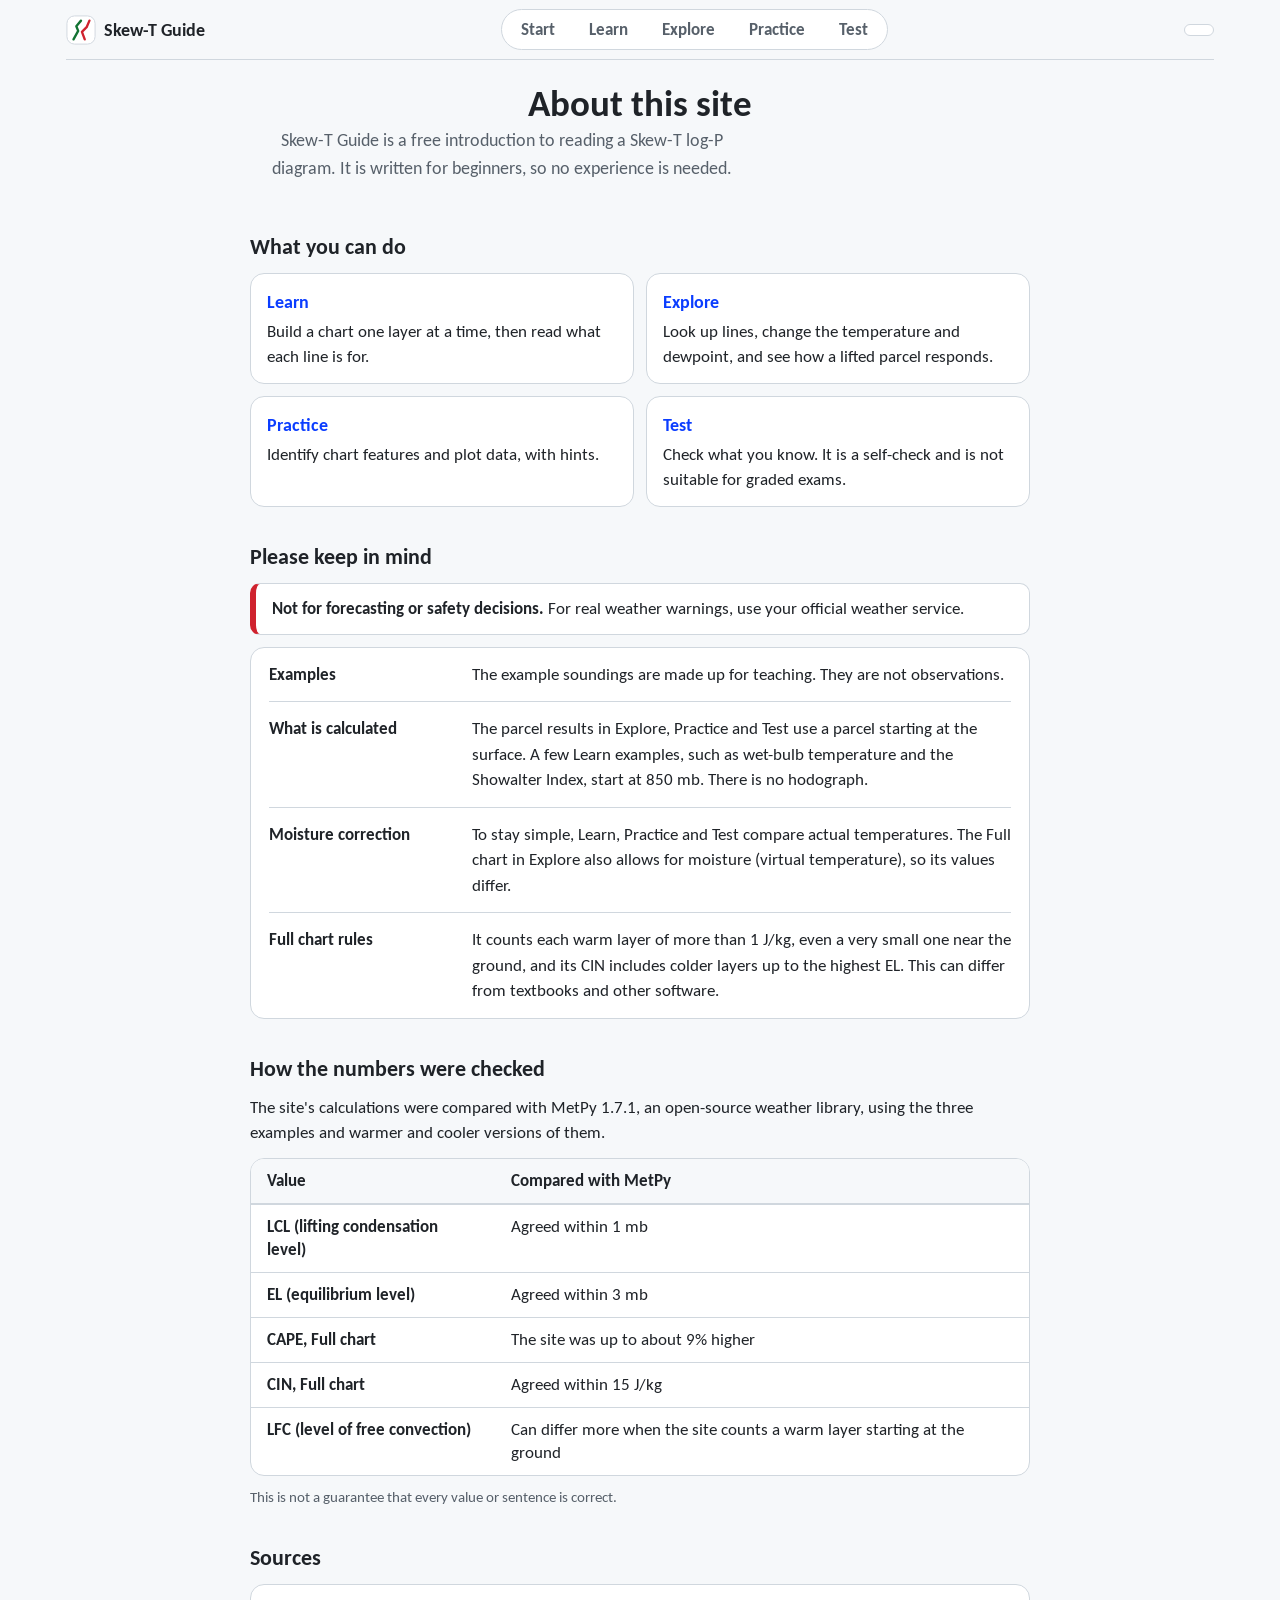
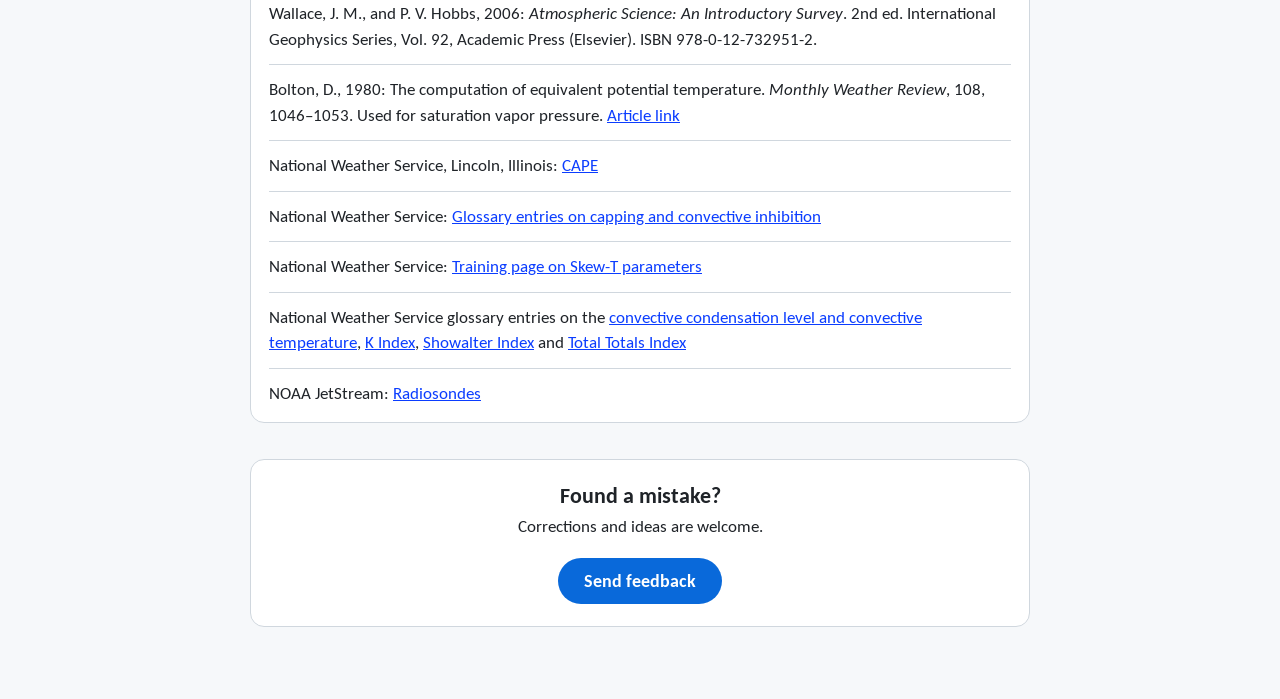
==== about.html @ 30813abc "Rename to Skew-T Guide and add parameter lessons Learn now shows how to find parameters on a Skew-T," ====
<!doctype html>
<html lang="en" data-theme="light">
<head>
  <meta charset="utf-8">
  <meta name="viewport" content="width=device-width, initial-scale=1">
  <title>About · Skew-T Guide</title>
  <link rel="preconnect" href="https://fonts.googleapis.com">
  <link rel="preconnect" href="https://fonts.gstatic.com" crossorigin>
  <link rel="stylesheet" href="https://fonts.googleapis.com/css2?family=Carlito:wght@400;700&display=swap">
  <link rel="stylesheet" href="style.css">
  <script src="js/theme.js"></script>
</head>
<body class="about-page">
  <header class="topbar">
    <a class="brand" href="index.html" aria-label="Skew-T Guide home">
      <svg viewBox="0 0 32 32" aria-hidden="true"><rect x="1" y="1" width="30" height="30" rx="8"/><path class="g" d="M8 26 13 17 11 12 16 6"/><path class="r" d="M20 26 17 18 22 13 25 6"/></svg>
      <span>Skew-T Guide</span>
    </a>
    <nav class="tabs" aria-label="Pages">
      <a href="index.html">Start</a>
      <a href="build.html">Learn</a>
      <a href="explore.html">Explore</a>
      <a href="practice.html">Practice</a>
      <a href="test.html">Test</a>
    </nav>
    <button id="theme" type="button"></button>
  </header>
  <main class="about">
    <header class="about-head">
      <h1>About this site</h1>
      <p>Skew-T Guide is a free introduction to reading a Skew-T log-P diagram. It is written for beginners, so no experience is needed.</p>
    </header>

    <section>
      <h2>What you can do</h2>
      <ul class="about-cards">
        <li><a href="build.html"><strong>Learn</strong><span>Build a chart one layer at a time, then read what each line is for.</span></a></li>
        <li><a href="explore.html"><strong>Explore</strong><span>Look up lines, change the temperature and dewpoint, and see how a lifted parcel responds.</span></a></li>
        <li><a href="practice.html"><strong>Practice</strong><span>Identify chart features and plot data, with hints.</span></a></li>
        <li><a href="test.html"><strong>Test</strong><span>Check what you know. It is a self-check and is not suitable for graded exams.</span></a></li>
      </ul>
    </section>

    <section>
      <h2>Please keep in mind</h2>
      <p class="about-warning"><strong>Not for forecasting or safety decisions.</strong> For real weather warnings, use your official weather service.</p>
      <dl class="about-rows about-box">
        <div><dt>Examples</dt><dd>The example soundings are made up for teaching. They are not observations.</dd></div>
        <div><dt>What is calculated</dt><dd>The parcel results in Explore, Practice and Test use a parcel starting at the surface. A few Learn examples, such as wet-bulb temperature and the Showalter Index, start at 850 mb. There is no hodograph.</dd></div>
        <div><dt>Moisture correction</dt><dd>To stay simple, Learn, Practice and Test compare actual temperatures. The Full chart in Explore also allows for moisture (virtual temperature), so its values differ.</dd></div>
        <div><dt>Full chart rules</dt><dd>It counts each warm layer of more than 1 J/kg, even a very small one near the ground, and its CIN includes colder layers up to the highest EL. This can differ from textbooks and other software.</dd></div>
      </dl>
    </section>

    <section>
      <h2>How the numbers were checked</h2>
      <p>The site's calculations were compared with MetPy 1.7.1, an open-source weather library, using the three examples and warmer and cooler versions of them.</p>
      <table class="about-table">
        <thead><tr><th scope="col">Value</th><th scope="col">Compared with MetPy</th></tr></thead>
        <tbody>
          <tr><th scope="row">LCL (lifting condensation level)</th><td>Agreed within 1 mb</td></tr>
          <tr><th scope="row">EL (equilibrium level)</th><td>Agreed within 3 mb</td></tr>
          <tr><th scope="row">CAPE, Full chart</th><td>The site was up to about 9% higher</td></tr>
          <tr><th scope="row">CIN, Full chart</th><td>Agreed within 15 J/kg</td></tr>
          <tr><th scope="row">LFC (level of free convection)</th><td>Can differ more when the site counts a warm layer starting at the ground</td></tr>
        </tbody>
      </table>
      <p class="about-small">This is not a guarantee that every value or sentence is correct.</p>
    </section>

    <section>
      <h2>Sources</h2>
  <ul class="sources about-box">
        <li>Wallace, J. M., and P. V. Hobbs, 2006: <cite>Atmospheric Science: An Introductory Survey</cite>. 2nd ed. International Geophysics Series, Vol. 92, Academic Press (Elsevier). ISBN 978-0-12-732951-2.</li>
        <li>Bolton, D., 1980: The computation of equivalent potential temperature. <cite>Monthly Weather Review</cite>, 108, 1046–1053. Used for saturation vapor pressure. <a href="https://doi.org/10.1175/1520-0493(1980)108%3C1046:TCOEPT%3E2.0.CO;2" target="_blank" rel="noopener">Article link</a></li>
        <li>National Weather Service, Lincoln, Illinois: <a href="https://www.weather.gov/ilx/swop-severetopics-CAPE" target="_blank" rel="noopener">CAPE</a></li>
        <li>National Weather Service: <a href="https://forecast.weather.gov/glossary.php?letter=c" target="_blank" rel="noopener">Glossary entries on capping and convective inhibition</a></li>
        <li>National Weather Service: <a href="https://www.weather.gov/source/zhu/ZHU_Training_Page/convective_parameters/skewt/skewtinfo.html" target="_blank" rel="noopener">Training page on Skew-T parameters</a></li>
        <li>National Weather Service glossary entries on the <a href="https://forecast.weather.gov/glossary.php?letter=c" target="_blank" rel="noopener">convective condensation level and convective temperature</a>, <a href="https://forecast.weather.gov/glossary.php?letter=k" target="_blank" rel="noopener">K Index</a>, <a href="https://forecast.weather.gov/glossary.php?letter=s" target="_blank" rel="noopener">Showalter Index</a> and <a href="https://forecast.weather.gov/glossary.php?letter=t" target="_blank" rel="noopener">Total Totals Index</a></li>
        <li>NOAA JetStream: <a href="https://www.noaa.gov/jetstream/upperair/radiosondes" target="_blank" rel="noopener">Radiosondes</a></li>
      </ul>
    </section>

    <section class="about-cta about-box">
      <h2>Found a mistake?</h2>
      <p>Corrections and ideas are welcome.</p>
      <a class="cta" href="feedback.html">Send feedback</a>
    </section>
  </main>
</body>
</html>
---- style.css ----
:root { color-scheme: dark; --bg: #0d1117; --panel: #161b22; --line: #30363d; --text: #e6edf3; --muted: #9da7b3;
        --temp: #ff6b5e; --dew: #4fd17a; --parcel: #3b9dff; --accent: #ffd866; --tip: #1f2630;
        --isobar: #5e6a7c; --isotherm: #5f6b7c; --dry: #b98a4a; --moist: #4a86b9; --mix: #7f9f5f; }
:root[data-theme="light"] { color-scheme: light; --bg: #f6f8fa; --panel: #fff; --line: #d0d7de; --text: #1f2328;
        --muted: #57606a; --temp: #cf222e; --dew: #137333; --parcel: #0b3dff; --accent: #8a5a00; --tip: #fff;
        --isobar: #8492a5; --isotherm: #8592a1; --dry: #a8712a; --moist: #2f6f9f; --mix: #55772f; }
/* Line patterns. Moist adiabat: thin dash-dot. Mixing ratio: short dots. Virtual temperature: dotted. */
:root { --dash-moist: 12 3 2 3; --dash-mix: 2.5 3.5; --dash-virtual: 2 3; }
* { box-sizing: border-box; }
body { margin: 0 auto; max-width: 1180px; padding: 16px; background: var(--bg); color: var(--text);
       font: 17px/1.5 Calibri, Carlito, sans-serif; }
h1 { margin: 0; } h2 { font-size: 1rem; margin-top: 0; }
header p, #about, .note { color: var(--muted); }
.controls label { margin-right: 12px; }
select, button { font: inherit; padding: 6px 10px; background: var(--panel); color: var(--text);
                 border: 1px solid var(--line); border-radius: 6px; max-width: 100%; }
.layout { display: grid; grid-template-columns: minmax(0, 1fr) 260px; gap: 16px; align-items: start; }
@media (max-width: 800px) { .layout { grid-template-columns: minmax(0, 1fr); } }
figure, aside, details { margin: 0; background: var(--panel); border: 1px solid var(--line); border-radius: 8px; padding: 10px; }
details { margin-top: 16px; }
dt { font-weight: 600; } dd { margin: 0 0 10px; }
#status { min-height: 1.5em; margin: 4px 0 0; color: var(--muted); }
svg { display: block; width: 100%; height: auto; user-select: none; }
.axis { fill: var(--muted); font-size: 12px; }
.frame { fill: none; stroke: var(--muted); }
.bg { fill: none; stroke-width: 1; }
.isobar { stroke: var(--isobar); }
.isotherm { stroke: var(--isotherm); }
.dry { stroke: var(--dry); }
.moist { stroke: var(--moist); stroke-dasharray: var(--dash-moist); }
.mix { stroke: var(--mix); stroke-dasharray: var(--dash-mix); }
.bg.mix { stroke-width: 1.8; }
.profile { fill: none; stroke-width: 3; }
.profile.temp { stroke: var(--temp); }
.profile.dew { stroke: var(--dew); }
.profile.parcel { stroke: var(--parcel); stroke-width: 3.5; }
.dot { fill: var(--panel); stroke-width: 2; cursor: ew-resize; touch-action: none; }
.dot.temp { stroke: var(--temp); }
.dot.dew { stroke: var(--dew); }
/* The fills stay pale so lines show through. A deeper solid edge of the same color marks each area. */
/* Virtual temperature curves: dotted, in the same color as the line each one adjusts. */
.profile.tvair { stroke: var(--temp); stroke-width: 2; stroke-dasharray: var(--dash-virtual); }
.profile.tvparcel { stroke: var(--parcel); stroke-width: 2; stroke-dasharray: var(--dash-virtual); }
.highlight.tvair { stroke: var(--temp); stroke-dasharray: var(--dash-virtual); }
.highlight.tvparcel { stroke: var(--parcel); stroke-dasharray: var(--dash-virtual); }
.cape { fill: #ff6b5e; fill-opacity: .28; stroke: color-mix(in srgb, #ff6b5e 65%, var(--text)); stroke-width: 1.5; }
.cin { fill: #58a6ff; fill-opacity: .3; stroke: color-mix(in srgb, #58a6ff 65%, var(--text)); stroke-width: 1.5; }
.marker { stroke: var(--accent); stroke-width: 4; }
.marker-halo { stroke: var(--panel); stroke-width: 8; }
.markerlabel { fill: var(--accent); font-size: 14px; font-weight: 700; stroke: var(--panel); stroke-width: 4; stroke-linejoin: round; paint-order: stroke; }
.barb { stroke: var(--text); stroke-width: 1.4; }
.barb .flag { fill: var(--text); }
/* A hovered line is drawn bolder in its own color, keeping its dash pattern. */
.highlight { fill: none; stroke-width: 3; pointer-events: none; }
.highlight.temp, .highlight.dew, .highlight.parcel { stroke-width: 5.5; }
.highlight.temp { stroke: var(--temp); }
.highlight.dew { stroke: var(--dew); }
.highlight.parcel { stroke: var(--parcel); }
/* Background colors are pale, so they are deepened a little to stand out. */
.highlight.isobar { stroke: color-mix(in srgb, var(--isobar) 65%, var(--text)); }
.highlight.isotherm { stroke: color-mix(in srgb, var(--isotherm) 65%, var(--text)); }
.highlight.dry { stroke: color-mix(in srgb, var(--dry) 80%, var(--text)); }
.highlight.moist { stroke: color-mix(in srgb, var(--moist) 80%, var(--text)); stroke-dasharray: var(--dash-moist); }
.highlight.mix { stroke: color-mix(in srgb, var(--mix) 80%, var(--text)); stroke-dasharray: var(--dash-mix); }
.highlight.lcl, .highlight.lfc, .highlight.el { stroke: var(--accent); stroke-width: 6; }
#tooltip { position: fixed; max-width: 280px; padding: 8px 10px; background: var(--tip); border: 1px solid var(--accent);
           border-radius: 6px; font-size: 13px; pointer-events: none; z-index: 10; }
#tooltip span { display: block; }
#tooltip .value { color: var(--accent); margin: 2px 0 4px; }
#tooltip .also { color: var(--muted); border-top: 1px solid var(--line); margin-top: 4px; padding-top: 4px; }
.shift { display: flex; flex-wrap: wrap; align-items: center; gap: 4px 8px; }
.shift input { width: 170px; max-width: 100%; margin: 0; }
.shift output { display: inline-block; min-width: 4.5em; font-weight: 700; }

a { color: var(--parcel); }

/* How-it's-built page: a large centered chart with one caption underneath. The step buttons change both. */
.build-page { max-width: 1600px; padding: 0 12px; }
.build-page .topbar { position: sticky; top: 0; z-index: 3; margin-bottom: 0; }
.sr-only { position: absolute; width: 1px; height: 1px; overflow: hidden; clip-path: inset(50%); }
.stage { display: flex; flex-direction: column; gap: 6px; padding-bottom: 8px;
         height: calc(100vh - var(--bar)); height: calc(100svh - var(--bar)); }
.stage svg { flex: 1; min-height: 0; width: 100%; background: var(--panel); border: 1px solid var(--line); border-radius: 8px; }
.caption { position: relative; display: flex; flex-direction: column; flex: none; width: 100%; max-width: 900px; height: 7.8em; margin: 0 auto; padding: 6px 12px;
           background: var(--panel); border: 1px solid var(--accent); border-radius: 8px; }
.caption-top { display: flex; align-items: center; gap: 10px; }
.caption h2 { margin: 0; font-size: 1.15rem; line-height: 1.25; flex: 1; }
.caption p { margin: 2px 0 0; line-height: 1.3; }
.caption button { padding: 1px 10px; font-size: .9rem; cursor: pointer; white-space: nowrap; }
.count { color: var(--muted); font-size: .85rem; white-space: nowrap; }
.layer { opacity: 0; transition: opacity .5s; }
.layer.on { opacity: 1; }
.layer .draw { stroke-dasharray: 1; stroke-dashoffset: 1; transition: stroke-dashoffset 1.2s ease; }
.layer.on .draw { stroke-dashoffset: 0; }
.layer.new .bg { stroke-width: 1.8; stroke-opacity: 1; }
.dot.still { cursor: default; }
/* A close-up of each wind barb mark with its speed (Learn and Explore). */
.barbkey { display: flex; justify-content: center; gap: clamp(8px, 5vw, 48px); margin: 2px 0; padding: 0; list-style: none; }
.barbkey[hidden] { display: none; }
.barbkey li { display: flex; align-items: center; gap: 8px; margin: 0; line-height: 1.2; }
.barbkey li svg { width: 84px; height: 40px; flex: none; background: none; border: 0; box-shadow: none; }
.barbkey strong { display: block; }
/* In the Explore guide: under the wind barb's description (Basic) or inside its Learn more (Full). */
.guide .barbkey { justify-content: flex-start; margin: 10px 0 4px; padding: 0; }
@media (max-width: 640px) {
  .barbkey li { flex-direction: column; gap: 0; text-align: center; font-size: .9rem; }
  .barbkey li svg { width: 63px; height: 30px; }
}
.stepper { display: flex; align-items: center; gap: 12px; margin-top: auto; }
.stepper > button { min-width: 5.5em; padding: 3px 12px; }
#next { background: var(--brand); border-color: var(--brand); color: #fff; font-weight: 700; }
:root[data-theme="dark"] #next { color: #0d1117; }
#back:disabled { opacity: .4; cursor: default; border-color: var(--line); }
#dots { flex: 1; display: flex; justify-content: center; min-width: 0; }
/* Each dot has a larger click area than the circle drawn inside it. */
.caption .step-dot { width: 24px; height: 24px; flex: none; padding: 0; border: 0; background: none; display: grid; place-items: center; }
/* Upcoming steps are hollow rings and finished ones are filled. */
.step-dot::before { content: ''; width: 10px; height: 10px; border: 2px solid var(--muted); border-radius: 50%; }
.step-dot.done::before { background: var(--muted); }
.step-dot[aria-current="step"]::before { background: var(--brand); border-color: var(--brand); transform: scale(1.4); }
@media (max-width: 760px) { .caption { height: 9em; } }
@media (max-width: 500px) {
  .caption { height: 11.8em; }
  .stepper { gap: 6px; }
}
/* The narrowest phones wrap the longest captions onto more lines. */
@media (max-width: 360px) { .caption { height: 14.6em; } }
@media (prefers-reduced-motion: reduce) { .layer, .layer .draw { transition: none; } }

/* Top bar shared by both pages: site name, page tabs and theme button. */
:root { --bar: 60px; --brand: #0969da; }
:root[data-theme="dark"] { --brand: #4da3ff; }
body { padding-top: 0; }
.topbar { display: flex; align-items: center; gap: 14px; height: var(--bar); margin-bottom: 14px; background: var(--bg);
          border-bottom: 1px solid var(--line); }
.brand { display: flex; align-items: center; gap: 8px; color: var(--text); text-decoration: none; font-weight: 700; font-size: 1.15rem; white-space: nowrap; }
.brand svg { width: 30px; height: 30px; flex: none; }
.brand rect { fill: var(--panel); stroke: var(--line); }
.brand path { fill: none; stroke-width: 2.5; stroke-linecap: round; stroke-linejoin: round; }
.brand .g { stroke: var(--dew); }
.brand .r { stroke: var(--temp); }
.tabs { display: flex; gap: 2px; margin: 0 auto; padding: 3px; background: var(--panel); border: 1px solid var(--line); border-radius: 999px; }
.tabs a { padding: 4px 16px; border-radius: 999px; color: var(--muted); text-decoration: none; font-weight: 700; white-space: nowrap; }
.tabs a:hover { color: var(--text); background: var(--bg); }
.tabs a[aria-current="page"] { background: var(--brand); color: #fff; }
:root[data-theme="dark"] .tabs a[aria-current="page"] { color: #0d1117; }
#theme { border-radius: 999px; padding: 5px 14px; cursor: pointer; white-space: nowrap; }
@media (max-width: 640px) {
  .topbar { gap: 8px; }
  .brand span { display: none; }
  .tabs a { padding: 3px 10px; font-size: .9rem; }
  #theme { padding: 4px 9px; font-size: .85rem; }
}

/* Shared polish. */
a:focus-visible, button:focus-visible, select:focus-visible, input:focus-visible, summary:focus-visible { outline: 3px solid var(--brand); outline-offset: 2px; }
button, select { border-radius: 8px; cursor: pointer; }
button:hover, select:hover { border-color: var(--brand); }
figure, aside, details, .caption, .stage svg { border-radius: 12px; box-shadow: 0 1px 4px rgb(0 0 0 / .08); }
input[type="range"] { accent-color: var(--brand); }
.page-intro h1 { font-size: 1.6rem; line-height: 1.2; }
.page-intro p { margin: 4px 0 12px; color: var(--muted); }
.controls { background: var(--panel); border: 1px solid var(--line); border-radius: 12px; padding: 12px 14px; margin-bottom: 14px; box-shadow: 0 1px 4px rgb(0 0 0 / .08); }
.controls #about { margin: 8px 0; }
.controls select, .controls button { background: var(--bg); }

/* Practice quiz: chart first, question card underneath, or beside it on wide screens. */
.quiz-page { max-width: 1600px; padding: 0 12px; }
.quiz-page .topbar { margin-bottom: 0; }
.quiz { display: flex; flex-direction: column; gap: 8px; padding: 8px 0; height: calc(100vh - var(--bar)); height: calc(100svh - var(--bar)); }
.quiz-chart { flex: 1; min-height: 300px; padding: 4px; }
.quiz-chart svg { height: 100%; width: 100%; }
.quiz-card { flex: none; height: 17em; overflow: auto; width: 100%; max-width: 900px; margin: 0 auto; padding: 10px 14px;
             background: var(--panel); border: 1px solid var(--accent); border-radius: 12px; display: flex; flex-direction: column; }
.quiz-top { display: flex; justify-content: space-between; }
.quiz-card h2 { margin: 2px 0 8px; font-size: 1.15rem; line-height: 1.3; }
#choices { display: grid; grid-template-columns: 1fr 1fr; gap: 6px; }
#choices .choice { text-align: left; background: var(--bg); line-height: 1.25; }
#choices .choice:disabled { cursor: default; color: var(--text); opacity: .6; }
#choices .choice.right, #choices .choice.wrong { opacity: 1; font-weight: 700; border-width: 2px; }
#choices .choice.right { border-color: var(--dew); }
#choices .choice.wrong { border-color: var(--temp); }
#feedback { margin: 8px 0 0; line-height: 1.3; }
#feedback.right, #feedback.wrong { border-left: 4px solid var(--dew); padding-left: 8px; }
#feedback.wrong { border-color: var(--temp); }
.quiz-actions { margin-top: auto; padding-top: 8px; text-align: right; }
button.primary { background: var(--brand); border-color: var(--brand); color: #fff; font-weight: 700; }
:root[data-theme="dark"] button.primary { color: #0d1117; }
.quiz-barb { width: 110px; height: 56px; display: block; margin: -6px auto 4px; }
#figure ul { margin: 0; padding-left: 20px; }
#figure li { margin-bottom: 10px; }
/* While something is highlighted, everything else steps back. */
.quiz-chart .faded { opacity: .5; }
/* After a line is answered, only lines and shading fade. Axis numbers and wind barbs stay clear.
   The correct lines are drawn again on top at full strength. */
.quiz-chart .answered :is(.bg, .profile, .cape, .cin, .level-mark) { opacity: .25; }
/* While identifying features, the level names would give the answers away. */
.quiz-chart .unlabelled .level-mark .markerlabel { display: none; }
.quiz-halo { fill: none; stroke: #ffd33d; stroke-width: 12; stroke-opacity: .7; stroke-linecap: round; }
.quiz-area { stroke: var(--text); stroke-width: 2.5; }
.quiz-area.cape { fill-opacity: .55; }
.quiz-area.cin { fill-opacity: .7; }
.quiz.finished .quiz-chart { display: none; }
.quiz.finished .quiz-card { flex: 1; height: auto; min-height: 0; }
.quiz.finished .quiz-actions { text-align: center; }
@media (max-width: 640px) {
  .quiz { height: auto; }
  .quiz-chart { flex: none; height: 46svh; min-height: 0; }
  .quiz-card { height: auto; min-height: 20em; overflow: visible; }
  #choices { grid-template-columns: 1fr; }
  .tabs a { padding: 3px 7px; font-size: .82rem; }
  .topbar { gap: 5px; }
  #theme { padding: 4px 7px; font-size: .78rem; }
}
.sections { display: flex; gap: 4px; margin-bottom: 8px; }
.sections button { flex: 1; padding: 4px 6px; font-size: .88rem; white-space: nowrap; border-radius: 999px; color: var(--muted); background: var(--bg); font-weight: 700; }
.sections button[aria-pressed="true"] { background: var(--brand); border-color: var(--brand); color: #fff; }
:root[data-theme="dark"] .sections button[aria-pressed="true"] { color: #0d1117; }
.quiz-actions { display: flex; justify-content: flex-end; gap: 8px; }
.quiz.finished .quiz-actions { justify-content: center; }
.quiz-chart svg.clickable { cursor: crosshair; touch-action: manipulation; }
.find-answer { fill: none; stroke-width: 3; stroke: color-mix(in srgb, var(--text) 80%, var(--brand)); pointer-events: none; }
.find-answer.temp { stroke: var(--temp); stroke-width: 5.5; }
.find-answer.dew { stroke: var(--dew); stroke-width: 5.5; }
.find-answer.parcel { stroke: var(--parcel); stroke-width: 5.5; }
.find-answer:is(.lcl, .lfc, .el) { stroke: var(--accent); stroke-width: 7; }
.find-answer.isobar { stroke: color-mix(in srgb, var(--isobar) 40%, var(--text)); }
.find-answer.isotherm { stroke: color-mix(in srgb, var(--isotherm) 50%, var(--text)); }
.find-answer.dry { stroke: color-mix(in srgb, var(--dry) 80%, var(--text)); }
.find-answer.moist { stroke: color-mix(in srgb, var(--moist) 80%, var(--text)); stroke-dasharray: var(--dash-moist); }
.find-answer.mix { stroke: color-mix(in srgb, var(--mix) 80%, var(--text)); stroke-dasharray: var(--dash-mix); }
.find-wrong { fill: none; stroke: #d1242f; stroke-width: 6; stroke-opacity: .55; pointer-events: none; }

/* Start page */
.start-page .topbar { margin-bottom: 18px; }
.hero { display: grid; grid-template-columns: minmax(0, 5fr) minmax(0, 6fr); gap: 28px; align-items: center; }
.hero h1 { font-size: clamp(2rem, 4.5vw, 3rem); line-height: 1.1; margin: 0 0 12px; }
.hero .lead { font-size: 1.25rem; line-height: 1.4; }
.hero-text p { color: var(--muted); }
.hero-text .lead { color: var(--text); }
.cta { display: inline-block; margin-top: 6px; padding: 10px 26px; border-radius: 999px; background: var(--brand); color: #fff; font-weight: 700; font-size: 1.1rem; text-decoration: none; }
:root[data-theme="dark"] .cta { color: #0d1117; }
.hero-chart svg { width: 100%; height: auto; max-height: calc(100svh - 260px); min-height: 300px; }
.hero-chart figcaption { text-align: center; color: var(--muted); font-size: .9rem; }
.swatch { display: inline-block; width: 22px; height: 4px; margin: 0 6px; vertical-align: middle; border-radius: 2px; }
.swatch.temp { background: var(--temp); }
.swatch.dew { background: var(--dew); }
.path { list-style: none; padding: 0; margin: 20px 0 8px; display: grid; grid-template-columns: repeat(4, minmax(0, 1fr)); gap: 12px; }
.path a { display: grid; grid-template-columns: auto 1fr; column-gap: 10px; height: 100%; padding: 12px 14px; background: var(--panel); border: 1px solid var(--line); border-radius: 12px; color: var(--text); text-decoration: none; box-shadow: 0 1px 4px rgb(0 0 0 / .08); }
.path a:hover { border-color: var(--brand); }
.path .num { grid-row: span 2; align-self: start; display: grid; place-items: center; width: 30px; height: 30px; border-radius: 50%; border: 2px solid var(--brand); font-weight: 700; }
.path a > span:last-child { color: var(--muted); line-height: 1.3; }
@media (max-width: 720px) {
  .hero { grid-template-columns: minmax(0, 1fr); gap: 14px; }
  .hero-chart svg { max-height: none; min-height: 0; }
  .path { grid-template-columns: minmax(0, 1fr); }
}

/* Explorer: one compact control panel so the chart starts high on the page. */
.explore-page .topbar { margin-bottom: 10px; }
.explore-page .controls { padding: 10px 12px; margin-bottom: 6px; }
.toolbar { display: flex; flex-wrap: wrap; align-items: center; gap: 8px 14px; }
.toolbar label { margin: 0; }
.segmented { display: inline-flex; gap: 2px; padding: 3px; border: 1px solid var(--line); border-radius: 999px; background: var(--bg); }
.controls .segmented button, .level .segmented button { border: 0; border-radius: 999px; padding: 4px 14px; font-weight: 700; color: var(--muted); background: transparent; }
.controls .segmented button[aria-pressed="true"], .level .segmented button[aria-pressed="true"] { background: var(--brand); color: #fff; }
:root[data-theme="dark"] .controls .segmented button[aria-pressed="true"],
:root[data-theme="dark"] .level .segmented button[aria-pressed="true"] { color: #0d1117; }
.explore-page .controls #about { margin: 8px 0 4px; font-size: .95rem; line-height: 1.35; }
.hint { margin: 0 0 6px; color: var(--muted); font-size: .95rem; }
.key { list-style: none; padding: 0; }
.key li { margin-bottom: 6px; }
.key .swatch { margin-left: 0; }
@media (max-width: 640px) {
  .tabs a { padding: 3px 6px; font-size: .78rem; }
  #theme { padding: 4px 6px; font-size: .72rem; }
}

/* The chart comes first, on its own row. Below it, one narrow column of cards: results or the key,
   then the sounding data, each easy to read on its own. */
.explore-page .layout { grid-template-columns: minmax(0, 1fr); }
.explore-page .layout > figure { width: 100%; max-width: 1060px; margin: 0 auto; padding: 4px; }
.explore-page aside { display: flex; flex-direction: column; gap: 16px; width: 100%; max-width: 640px; margin: 0 auto; padding: 0; background: none; border: 0; box-shadow: none; }
.explore-page :is(#basickey, #parcelpanel, .data) { padding: 18px 22px; background: var(--panel); border: 1px solid var(--line); border-radius: 14px; }
.explore-page aside :is(#basickey, #parcelpanel, .data) h2 { margin: 0 0 12px; font-size: 1.3rem; line-height: 1.3; }
.explore-page aside > .note { order: 3; margin: 0; font-size: .9rem; text-align: center; }
.explore-page #basickey { order: 0; }
.explore-page #parcelpanel { order: 0; }
.explore-page .data { order: 1; }
@media (max-width: 500px) {
  .explore-page :is(#basickey, #parcelpanel, .data) { padding: 14px 12px; }
}
/* The result tables are styled like the sounding data table. */
#readout table { width: 100%; margin: 0 0 14px; border-collapse: separate; border-spacing: 0; overflow: hidden; border: 1px solid var(--line); border-radius: 10px; font-size: 1.05rem; line-height: 1.3; font-variant-numeric: tabular-nums; }
#readout th, #readout td { padding: 7px 8px; text-align: center; }
#readout thead th { font-size: .9rem; vertical-align: bottom; background: var(--bg); border-bottom: 2px solid var(--line); }
#readout tbody tr:nth-child(even) { background: color-mix(in srgb, var(--text) 4%, transparent); }
#parcelpanel h3 { margin: 18px 0 6px; font-size: 1.05rem; }
.reading-notes { margin: 0; padding-left: 20px; line-height: 1.5; }
.reading-notes li { margin-bottom: 8px; }
#nolfc { margin: 0; padding-left: 12px; border-left: 4px solid var(--brand); line-height: 1.5; }
.table-help { margin: -6px 0 10px; color: var(--muted); font-size: .95rem; }
/* One rounded box, soft row stripes and no lines between cells. */
#datatable { width: 100%; border-collapse: separate; border-spacing: 0; overflow: hidden; border: 1px solid var(--line); border-radius: 10px; font-size: 1.05rem; line-height: 1.3; font-variant-numeric: tabular-nums; }
#datatable th, #datatable td { padding: 3px; text-align: center; }
#datatable thead th { padding: 6px 3px 5px; font-size: .85rem; vertical-align: bottom; background: var(--bg); border-bottom: 3px solid var(--line); }
#datatable thead th span { display: block; color: var(--muted); font-size: .76rem; font-weight: 400; }
#datatable thead th.col-temp { border-bottom-color: var(--temp); }
#datatable thead th.col-dew { border-bottom-color: var(--dew); }
#datatable tbody th { color: var(--muted); }
#datatable tbody tr:nth-child(even) { background: color-mix(in srgb, var(--text) 4%, transparent); }
#datatable tbody tr.marked { background: color-mix(in srgb, var(--brand) 22%, transparent); }
.dot.marked { stroke-width: 4; r: 7px; }

/* Plot data: a blank basic Skew-T with only pressure and temperature lines. */
#quizchart.plotting :is(.profile, .cape, .cin, .bg.dry, .bg.moist, .bg.mix, .barb, .level-mark) { display: none; }
#quizchart.plotting .plotted .profile { display: inline; }
#quizchart.plotting .bg.isobar { stroke: color-mix(in srgb, var(--isobar) 75%, var(--text)); }
.placed { fill: var(--panel); stroke-width: 3.5; }
.placed.temp { stroke: var(--temp); }
.placed.dew { stroke: var(--dew); }
.miss { fill: none; stroke: #d1242f; stroke-width: 3; }
.value-card { display: grid; grid-template-columns: 1fr 1fr; gap: 8px; margin-bottom: 4px; }
.value-card > div { padding: 6px 10px; border: 2px solid var(--temp); border-radius: 10px; background: var(--bg); }
.value-card.dew > div { border-color: var(--dew); }
.value-card span { display: block; color: var(--muted); font-size: .85rem; }
.value-card strong { font-size: 1.35rem; white-space: nowrap; }
.sections button { white-space: normal; line-height: 1.2; }

/* Quiz layout: the Skew-T fills the screen, with a slim question box along the bottom. */
@media (min-width: 641px) {
  .quiz-page { --bar: 52px; }
  .quiz { gap: 6px; padding: 6px 0; }
  .quiz-chart { flex: 1; min-height: 340px; padding: 2px; }
  .quiz-card { flex: none; width: 100%; max-width: 1100px; height: 11em; padding: 6px 12px; display: grid; align-content: start;
               grid-template-columns: minmax(0, 1fr) auto; column-gap: 12px; row-gap: 4px;
               grid-template-areas: "sections top" "question figure" "choices choices" "feedback actions"; grid-template-rows: auto auto auto 1fr; }
  .quiz-card .sections { grid-area: sections; justify-self: start; margin: 0; }
  .quiz-card .sections button { flex: none; padding: 1px 12px; white-space: nowrap; }
  .quiz-top { grid-area: top; align-self: center; gap: 14px; }
  .quiz-card h2 { grid-area: question; align-self: center; margin: 0; font-size: 1.08rem; line-height: 1.25; }
  #figure { grid-area: figure; align-self: center; }
  #choices { grid-area: choices; grid-template-columns: 1fr 1fr; gap: 5px; }
  #choices .choice { padding: 2px 10px; font-size: .95rem; line-height: 1.2; }
  #feedback { grid-area: feedback; margin: 0; align-self: start; font-size: .95rem; line-height: 1.25; }
  .quiz-actions { grid-area: actions; align-self: end; margin: 0; padding: 0; }
  .quiz-actions button { padding: 3px 14px; white-space: nowrap; }
  .quiz-barb { width: 88px; height: 40px; margin: 0; }
  .value-card { display: flex; gap: 6px; margin: 0; }
  .value-card > div { display: flex; align-items: baseline; gap: 6px; padding: 1px 10px; }
  .value-card strong { font-size: 1.15rem; }
  /* The end-of-section review needs the full width of the box. */
  .quiz-card:has(#figure ul) { grid-template-areas: "sections top" "question question" "feedback actions" "figure figure"; grid-template-rows: auto auto auto auto; }
  .quiz.finished .quiz-card { flex: 1; height: auto; }
}
.quiz-card h2:focus, .quiz-card h2:focus-visible { outline: none; }
@media (min-width: 641px) and (max-width: 760px) { .quiz-card { height: 12.6em; } }

/* Bigger quiz chart: the page scrolls. The space left under the chart (--peek) is enough for the
   question and answer choices, so only longer feedback needs scrolling. */
@media (min-width: 641px) {
  .quiz { --peek: 144px; height: auto; }
  .quiz-chart { flex: none; min-height: 0; height: max(420px, calc(100vh - var(--bar) - var(--peek))); height: max(420px, calc(100svh - var(--bar) - var(--peek))); }
  .quiz-card, .quiz.finished .quiz-card { flex: none; height: auto; min-height: calc(var(--peek) - 20px); overflow: visible; scroll-margin-bottom: 8px; }
}

/* Editable values in the sounding data table. */
#datatable input { width: 100%; max-width: 5.5em; padding: 1px 3px; font: inherit; text-align: center; color: var(--text); background: transparent; border: 1px solid transparent; border-radius: 6px; appearance: textfield; cursor: text; }
#datatable input::-webkit-inner-spin-button, #datatable input::-webkit-outer-spin-button { -webkit-appearance: none; margin: 0; }
#datatable input:hover, #datatable input:focus { background: var(--panel); border-color: var(--line); }
#datatable input:focus { border-color: var(--brand); }
#datatable input:focus-visible { outline-offset: 0; }

/* On wider screens the chart is as tall as the window, so it is as big as it can be while still
   showing all at once: scroll just past the controls to see the whole of it. */
@media (min-width: 801px) {
  .explore-page figure svg { height: max(480px, calc(100vh - 24px)); height: max(480px, calc(100svh - 24px)); }
  .explore-page .axis { font-size: 14px; }
}

/* Small screens: bigger chart labels, and a button that zooms the chart. */
.zoom { display: none; }
.quiz-chart { display: flex; flex-direction: column; }
.quiz-chart .chart-scroll { flex: 1; min-height: 0; }
@media (max-width: 640px) {
  /* The compact labels are for charts shown whole. A zoomed chart skips these rules. */
  .axis:not(.zoomed *) { font-size: 21px; }
  .markerlabel:not(.zoomed *) { font-size: 19px; }
  /* The bigger text needs more room: the unit moves up and the axis title down, into the margin. */
  :is(#skewt, #quizchart, #build):not(.zoomed *) { overflow: visible; }
  .axis.unit:not(.zoomed *) { transform: translateY(-10px); }
  .axis.title:not(.zoomed *) { transform: translateY(5px); }
  svg:not(.all-labels, .zoomed *) .axis.minor { display: none; }
  #quizchart.all-labels:not(.zoomed *) .axis { font-size: 15px; }
  .explore-page figure { padding: 4px; }
  .zoom { display: block; margin: 2px auto 4px; padding: 8px 16px; min-height: 44px; flex: none; }
  /* Zoomed: one chart unit is one pixel, and the box scrolls both ways. */
  figure.zoomed .chart-scroll { overflow: auto; max-height: 65svh; }
  .quiz-chart.zoomed { height: 65svh; }
  figure.zoomed svg { width: 820px; height: 760px; max-width: none; max-height: none; }
  figure.zoomed .axis { font-size: 13px; }
}

/* Learn: fifteen dots need 360px at a comfortable size. Small screens get a menu instead. */
#jump { display: none; }
@media (max-width: 640px) {
  #dots { display: none; }
  #jump { display: block; flex: 1; min-width: 0; min-height: 32px; padding: 2px 6px; font-size: .9rem; }
  .stepper > button { min-height: 32px; }
}
@media (max-width: 360px) { .stepper > button { min-width: 4em; padding: 3px 8px; } }

/* Guide to the lines: one readable column, grouped under headings, with a card for each line. */
.guide > summary { padding: 4px 6px; font-size: 1.2rem; font-weight: 700; cursor: pointer; }
.guide-note, #guide { max-width: 780px; margin-left: auto; margin-right: auto; }
.guide-note { margin-top: 10px; color: var(--muted); }
.line-group h3 { margin: 28px auto 10px; padding-bottom: 4px; font-size: 1.25rem; border-bottom: 2px solid var(--line); }
.line-card { display: grid; grid-template-columns: 76px minmax(0, 1fr); column-gap: 14px; margin-bottom: 12px; padding: 14px 16px; background: var(--bg); border: 1px solid var(--line); border-radius: 12px; }
.line-card h4 { margin: 0; font-size: 1.1rem; line-height: 1.3; }
.line-card p { margin: 4px 0 0; }
.line-card .looks { color: var(--muted); font-size: .92rem; }
/* Each sample sits on a chart-colored tile, so it looks as it does on the chart. */
.sample { width: 76px; height: 46px; padding: 3px 4px; overflow: visible; background: var(--panel); border: 1px solid var(--line); border-radius: 8px; }
.sample .bg { stroke-width: 2.2; } /* a short sample needs a little more weight than a full-length line */

/* Learn more, under each line. It overrides the panel styling that other details boxes get. */
.line-card .lesson { grid-column: 2; margin: 10px 0 0; padding: 0; background: none; border: 0; border-radius: 0; box-shadow: none; }
.lesson > summary { display: inline-block; padding: 5px 14px; background: var(--panel); border: 2px solid var(--brand); border-radius: 999px; font-size: .95rem; font-weight: 700; cursor: pointer; }
.lesson > summary::before { content: '+ '; }
.lesson[open] > summary::before { content: '− '; }
.line-card:has(.lesson[open]) { border-color: var(--brand); }
.lesson-body { margin-top: 14px; padding-top: 4px; border-top: 1px solid var(--line); font-size: 1.02rem; line-height: 1.6; }
.lesson-body h5 { margin: 18px 0 4px; font-size: 1.05rem; }
.lesson-body p { margin: 8px 0; }
.lesson-body ul { margin: 8px 0; padding-left: 22px; }
.lesson-body li { margin-bottom: 6px; }
.equation { margin: 10px 0; padding: 4px 14px; overflow-x: auto; overflow-y: hidden; text-align: center; background: var(--panel); border: 1px solid var(--line); border-radius: 8px; }
.equation .katex-display { margin: 10px 0; }
.lesson-body .source { margin: -6px 0 12px; color: var(--muted); font-size: .85rem; text-align: right; }
.ranges { width: 100%; margin: 10px 0; border-collapse: collapse; font-size: .95rem; line-height: 1.4; background: var(--panel); }
.ranges caption { padding: 4px 0; font-weight: 700; text-align: left; }
.ranges th, .ranges td { padding: 6px 8px; text-align: left; vertical-align: top; border: 1px solid var(--line); }
.references { margin-top: 12px; font-size: .9rem; }
.references ul { margin-top: 4px; overflow-wrap: anywhere; }
/* Narrow screens: each row becomes a small card, with the column name beside every value. */
@media (max-width: 640px) {
  .ranges, .ranges caption, .ranges tbody, .ranges tr, .ranges th, .ranges td { display: block; }
  .ranges thead { position: absolute; width: 1px; height: 1px; overflow: hidden; clip-path: inset(50%); }
  .ranges tr { margin-bottom: 8px; border: 1px solid var(--line); }
  .ranges th, .ranges td { border: 0; padding: 4px 8px; }
  .ranges td::before { content: attr(data-label) ': '; color: var(--muted); }
}
.symbols { display: grid; grid-template-columns: auto minmax(0, 1fr); gap: 4px 14px; margin: 8px 0 12px; font-size: .95rem; }
.symbols dt { font-weight: 400; }
.symbols dd { margin: 0; color: var(--muted); }

@media (max-width: 640px) {
  /* The sample moves above the text, which then gets the card's full width. */
  .line-card { grid-template-columns: minmax(0, 1fr); row-gap: 8px; padding: 12px; }
  .line-card .lesson { grid-column: 1; }
  .equation { padding: 4px 6px; }
  .equation .katex { font-size: 1em; }
}
/* The narrowest phones need slightly smaller equations to show them whole. */
@media (max-width: 360px) { .equation .katex { font-size: .88em; } }

/* Four steps on the Start page: two by two on mid-sized screens. */
@media (max-width: 1000px) and (min-width: 721px) { .path { grid-template-columns: repeat(2, minmax(0, 1fr)); } }

/* Practice: the line and sounding menus sit with the task counter. */
.practice-page .quiz-top, .quiz-top:has(select) { flex-wrap: wrap; align-items: center; justify-content: flex-end; gap: 6px 12px; }
.quiz-top label { font-size: .9rem; }
.quiz-top select { padding: 2px 6px; font-size: .9rem; }
/* Test: a chosen answer is outlined. Nothing says whether it is right until the end. */
#choices .choice[aria-pressed="true"] { border: 3px solid var(--brand); font-weight: 700; }
#submit:disabled { opacity: .45; cursor: default; }
#figure h3 { margin: 14px 0 6px; font-size: 1.05rem; }
/* Intro and results have no chart, so the card takes the page. */
@media (min-width: 641px) {
  .quiz.finished .quiz-card { max-width: 900px; }
}

/* Narrow phones: five tabs don't fit beside the name and theme button, so they get their own row.
   --bar is the header's height, which the Learn, Practice and Test layouts subtract. */
@media (max-width: 430px) {
  :root, .quiz-page { --bar: 92px; }
  .topbar { flex-wrap: wrap; align-content: center; justify-content: space-between; row-gap: 8px; }
  .topbar .tabs { order: 3; width: 100%; justify-content: space-between; margin: 0; }
  .topbar .tabs a { flex: 1; padding: 5px 2px; font-size: .88rem; text-align: center; }
  .topbar .brand span { display: inline; font-size: 1rem; }
}

/* Test results: one centred column with a score summary, topic cards and the marked answers. */
.quiz.results .quiz-card { display: flex; flex-direction: column; width: 100%; max-width: 860px; margin: 0 auto; padding: 22px clamp(14px, 3vw, 30px); overflow: visible; }
.quiz.results :is(.quiz-top, .quiz-card h2, #feedback) { text-align: center; justify-content: center; }
.quiz.results .quiz-card h2 { order: 1; margin: 2px 0 4px; font-size: clamp(1.3rem, 3.4vw, 1.75rem); }
.quiz.results #feedback { order: 2; margin: 0 auto; max-width: 56ch; color: var(--muted); }
.quiz.results #figure { order: 3; }
.quiz.results .quiz-actions { order: 4; justify-content: center; margin: 22px 0 0; }
.quiz.results .quiz-actions button { padding: 9px 24px; }
.score-summary { margin-top: 18px; }
#figure .tiles { display: grid; grid-template-columns: repeat(3, minmax(0, 1fr)); gap: 10px; margin: 0 0 10px; padding: 0; list-style: none; }
.quiz.results :is(#figure, #feedback, .quiz-actions) { align-self: stretch; }
#figure .tiles li { margin: 0; padding: 10px 6px; text-align: center; background: var(--bg); border: 1px solid var(--line); border-top: 5px solid var(--line); border-radius: 10px; }
#figure .tiles li.right { border-top-color: var(--dew); }
#figure .tiles li.wrong { border-top-color: var(--temp); }
.tiles strong { display: block; font-size: 2rem; line-height: 1.1; }
.tiles span { color: var(--muted); }
.bar { display: flex; gap: 2px; height: 10px; overflow: hidden; border-radius: 999px; background: var(--line); }
.bar span { flex-basis: 0; }
.bar .right { background: var(--dew); }
.bar .wrong { background: var(--temp); }
.bar .skipped { background: var(--line); }
.quiz.results #figure h3 { margin: 26px 0 10px; font-size: 1.2rem; }
.topic-grid { display: grid; grid-template-columns: repeat(2, minmax(0, 1fr)); gap: 12px; }
.topic-grid article { display: flex; flex-direction: column; padding: 14px; background: var(--bg); border: 1px solid var(--line); border-radius: 12px; }
.topic-grid h4 { margin: 0; font-size: 1.02rem; line-height: 1.3; }
.topic-grid p { margin: 0; }
.topic-grid .topic-score { margin: 8px 0 6px; font-size: 1.35rem; font-weight: 700; }
.topic-grid .topic-note { margin-top: 6px; color: var(--muted); font-size: .9rem; }
.topic-grid .study { display: flex; flex-wrap: wrap; gap: 8px; margin-top: auto; padding-top: 12px; }
.study a { padding: 5px 12px; font-size: .9rem; font-weight: 700; color: var(--text); text-decoration: none; background: var(--panel); border: 2px solid var(--brand); border-radius: 999px; }
.filters { display: flex; flex-wrap: wrap; gap: 8px; margin-bottom: 12px; }
.filters button { padding: 4px 14px; font-size: .92rem; border-radius: 999px; }
.filters button[aria-pressed="true"] { background: var(--brand); border-color: var(--brand); color: #fff; font-weight: 700; }
:root[data-theme="dark"] .filters button[aria-pressed="true"] { color: #0d1117; }
.filters button:disabled { opacity: .45; cursor: default; }
.marked { margin: 0; padding: 0; list-style: none; }
#figure .marked li { display: grid; grid-template-columns: 2em minmax(0, 1fr) auto; gap: 10px; align-items: start; margin: 0 0 8px; padding: 10px 12px; background: var(--bg); border: 1px solid var(--line); border-left: 5px solid var(--line); border-radius: 10px; }
#figure .marked li.right { border-left-color: var(--dew); }
#figure .marked li.wrong { border-left-color: var(--temp); }
#figure .marked li[hidden] { display: none; }
.marked .number { color: var(--muted); font-variant-numeric: tabular-nums; }
.marked strong { font-weight: 600; }
.marked .did { margin-top: 2px; color: var(--muted); font-size: .92rem; }
.marked .mark { font-size: .9rem; font-weight: 700; white-space: nowrap; }
@media (max-width: 640px) {
  .topic-grid { grid-template-columns: minmax(0, 1fr); }
  /* The result moves above the question so the text gets the full width. */
  #figure .marked li { grid-template-columns: 2em minmax(0, 1fr); row-gap: 2px; }
  .marked .mark { grid-column: 2; grid-row: 1; }
  .marked li > div { grid-column: 2; }
}

/* Learn: the heading over the builder, and the explanations further down the page. */
.story-title { flex: none; padding-top: 6px; font-size: clamp(1.4rem, 3.6vw, 2.1rem); font-weight: 700; line-height: 1.15; text-align: center; }
/* Learn's Beginner and Intermediate choice. Beginner also hides the extra equation steps. */
.level { display: flex; flex: none; flex-wrap: wrap; align-items: center; justify-content: center; gap: 4px 10px; }
.level > span { color: var(--muted); font-size: .95rem; }
.level-note button { margin-left: 4px; padding: 2px 12px; cursor: pointer; }
body.beginner .inter-only, body.beginner .param-extra { display: none; }
.scroll-cue { flex: none; align-self: center; font-size: .95rem; font-weight: 700; line-height: 1.3; text-align: center; }
.scroll-cue::after { content: ' \2193'; }
.explain { max-width: 780px; margin: 0 auto; padding: 28px 0 56px; scroll-margin-top: var(--bar); }
.explain-intro { margin: 0; font-size: 1.25rem; text-align: center; }
.explain .line-group h2 { margin: 36px 0 6px; padding-bottom: 4px; font-size: 1.4rem; border-bottom: 2px solid var(--line); }
.explain .line-group > p { margin: 8px 0 14px; }
.explain .line-card { background: var(--panel); }
.explain .line-card h3 { margin: 0; font-size: 1.15rem; line-height: 1.3; }
.explain .line-card p { margin: 6px 0 0; line-height: 1.55; }
.explain .barbkey { justify-content: flex-start; margin-top: 8px; }
.explain .barbkey li svg { color: var(--text); }
.explain-note { margin-top: 20px; color: var(--muted); }
.reading li { margin-bottom: 6px; }
.explain .define { margin: 12px 0 0; padding: 10px 14px; background: var(--panel); border: 1px solid var(--line); border-left: 5px solid var(--parcel); border-radius: 8px; }
.explain .define p { margin: 0; line-height: 1.55; }
.explain .define p + p { margin-top: 8px; }

/* Learn, tidied: the chart panel lines up with the caption, and each group of explanations is one
   list in a single box instead of a stack of separate cards. */
.build-page .stage svg#build { align-self: center; max-width: 900px; }
.build-page .caption { border-color: var(--line); }
.build-page .scroll-cue { padding: 1px 14px; color: var(--text); text-decoration: none; background: var(--panel); border: 1px solid var(--line); border-radius: 999px; }
.explain .line-card { grid-template-columns: 76px minmax(0, 1fr); column-gap: 18px; margin: 0; padding: 18px 20px; border-width: 1px 1px 0; border-radius: 0; }
.explain .line-group > p + .line-card { border-radius: 14px 14px 0 0; }
.explain .line-card:last-child { border-bottom-width: 1px; border-radius: 0 0 14px 14px; }
.explain .line-card h3 { padding: 0; border: 0; }
.explain .line-card .use { margin-top: 10px; padding-left: 12px; border-left: 3px solid var(--line); }
.explain .sample { align-self: start; }
.explain .reading { margin: 0; padding: 14px 20px 8px 40px; background: var(--panel); border: 1px solid var(--line); border-radius: 14px; }
@media (max-width: 640px) {
  .explain .line-card { grid-template-columns: minmax(0, 1fr); row-gap: 10px; padding: 16px 14px; }
}
.explain .reference { padding-left: 2em; text-indent: -2em; }
@media (max-width: 430px) { .build-page .scroll-cue { padding: 1px 10px; font-size: .8rem; } }

/* Feedback page and the links to it. The Google form stays light in both themes. */
.feedback { max-width: 720px; margin: 0 auto; }
.feedback h1 { font-size: 1.8rem; }
.feedback p { margin: 10px 0; }
.feedback-privacy { color: var(--muted); font-size: .95rem; }
.feedback iframe { display: block; width: 100%; height: 1447px; margin-top: 12px; background: #fff; border: 1px solid var(--line); border-radius: 12px; }
.feedback-link { margin: 20px 0 4px; text-align: center; }

/* About page: one centred column, with each kind of information in its own shape. */
.about { max-width: 780px; margin: 0 auto; padding-bottom: 56px; }
.about-head { text-align: center; padding: 8px 0 4px; }
.about-head h1 { font-size: clamp(1.7rem, 4vw, 2.3rem); line-height: 1.2; }
.about-head p { max-width: 56ch; margin: 10px auto 0; font-size: 1.15rem; line-height: 1.5; color: var(--muted); }
.about section { margin-top: 36px; }
.about h2 { margin: 0 0 12px; font-size: 1.35rem; line-height: 1.3; }
.about p { margin: 0 0 12px; }
.about-box { background: var(--panel); border: 1px solid var(--line); border-radius: 14px; }
.about-cards { display: grid; grid-template-columns: repeat(2, minmax(0, 1fr)); gap: 12px; margin: 0; padding: 0; list-style: none; }
.about-cards a { display: block; height: 100%; padding: 14px 16px; color: var(--text); text-decoration: none; background: var(--panel); border: 1px solid var(--line); border-radius: 14px; }
.about-cards a:hover, .about-cards a:focus-visible { border-color: var(--brand); }
.about-cards strong { display: block; margin-bottom: 4px; font-size: 1.15rem; color: var(--parcel); }
.about-cards span { display: block; line-height: 1.45; }
.about .about-warning { padding: 12px 16px; background: var(--panel); border: 1px solid var(--line); border-left: 6px solid var(--temp); border-radius: 10px; }
.about-rows { margin: 0; padding: 0 18px; }
.about-rows > div { display: grid; grid-template-columns: 11em minmax(0, 1fr); gap: 16px; padding: 14px 0; }
.about-rows > div + div { border-top: 1px solid var(--line); }
.about-rows dt { font-weight: 700; }
.about-rows dd { margin: 0; line-height: 1.5; }
.about-table { width: 100%; border-collapse: separate; border-spacing: 0; overflow: hidden; background: var(--panel); border: 1px solid var(--line); border-radius: 14px; }
.about-table th, .about-table td { padding: 10px 16px; text-align: left; vertical-align: top; line-height: 1.4; }
.about-table thead th { background: var(--bg); border-bottom: 2px solid var(--line); }
.about-table tbody tr + tr > * { border-top: 1px solid var(--line); }
.about .about-small { margin: 10px 0 0; color: var(--muted); font-size: .92rem; }
.about .sources { margin: 0; padding: 4px 18px; list-style: none; }
.about .sources li { padding: 12px 0; line-height: 1.5; overflow-wrap: anywhere; }
.about .sources li + li { border-top: 1px solid var(--line); }
.about section.about-cta { padding: 22px 18px; text-align: center; }
.about-cta h2 { margin-bottom: 4px; }
.about-cta .cta { display: inline-block; }
@media (max-width: 560px) {
  .about-cards { grid-template-columns: minmax(0, 1fr); }
  .about-rows > div { grid-template-columns: minmax(0, 1fr); gap: 4px; }
  .about-rows, .about .sources { padding-left: 14px; padding-right: 14px; }
  .about-table th, .about-table td { padding: 9px 10px; }
}

/* Learn: finding parameters. Groups open and close, and each entry has its own zoomed chart. */
.explain-jump { margin: 6px 0 0; text-align: center; }
#parameters, .param { scroll-margin-top: calc(var(--bar) + 8px); }
.param-menu { display: flex; flex-wrap: wrap; align-items: center; gap: 8px; margin: 0 0 14px; font-weight: 700; }
.param-menu select { flex: 1; min-width: 0; font-weight: 400; }
.param-group { margin: 0 0 10px; padding: 0; overflow: hidden; }
.param-group > summary { padding: 12px 16px; font-size: 1.15rem; font-weight: 700; cursor: pointer; }
.param { padding: 18px 20px; border-top: 1px solid var(--line); }
.param h4 { margin: 0 0 4px; font-size: 1.2rem; line-height: 1.3; }
.param p { margin: 8px 0 0; line-height: 1.5; }
.param .param-start { color: var(--muted); }
.param-body { margin-top: 10px; }
.param-body figure { margin: 0 auto; max-width: 560px; padding: 4px; box-shadow: none; }
.param-case { margin-top: 18px; }
.param-case h5 { margin: 0 0 6px; font-size: 1.05rem; }
.param-chart { width: 100%; height: auto; }
.param-chart .bg { stroke-width: 1.2; }
.param-chart .param-line { stroke-width: 2.2; stroke-opacity: 1; }
.param-chart .cin, .param-chart .cape { stroke-width: 1.5; }
.param-route { fill: none; stroke: #ffd33d; stroke-width: 11; stroke-opacity: .6; stroke-linecap: round; stroke-linejoin: round; }
.param-axis { fill: var(--muted); font-size: 15px; }
.param-name, .param-answer { stroke: var(--panel); stroke-width: 5; stroke-linejoin: round; paint-order: stroke; fill: var(--text); font-size: 15px; }
.param-answer { font-size: 18px; font-weight: 700; }
.param-leader { fill: none; stroke: var(--text); stroke-width: 1.2; }
.param-point { fill: var(--text); }
.param-step { fill: var(--text); stroke: var(--panel); stroke-width: 2; }
.param-step-number { fill: var(--panel); font-size: 14px; font-weight: 700; }
.param-ring { fill: none; stroke: var(--text); stroke-width: 2.5; }
.param-steps { margin: 12px 0 0; padding-left: 24px; line-height: 1.5; }
.param-steps li { margin-bottom: 6px; }
.param .param-result { padding: 10px 14px; background: var(--bg); border: 1px solid var(--line); border-radius: 10px; }
.param .use { margin-top: 10px; padding-left: 12px; border-left: 3px solid var(--line); }
.param .param-source { color: var(--muted); font-size: .88rem; }
@media (max-width: 640px) {
  .param { padding: 14px 10px; }
  /* The chart shrinks on a phone, so its words are drawn larger. */
  .param-axis, .param-name { font-size: 19px; }
  .param-answer { font-size: 22px; }
}
:root[data-theme="dark"] .param-route { stroke-opacity: .35; }
/* Steps and charts built into a line's description. */
.param-how { margin-top: 14px; }
.explain .param-how h4 { margin: 0; font-size: 1.05rem; }
.explain .line-card .param-start { color: var(--muted); }
.explain .line-card .param-result { padding: 10px 14px; background: var(--bg); border: 1px solid var(--line); border-radius: 10px; }
.explain .line-card .param-source { margin-top: 10px; color: var(--muted); font-size: .88rem; }
.explain [id^="param-"] { scroll-margin-top: calc(var(--bar) + 8px); }
.param-zero { fill: none; stroke: var(--text); stroke-width: 2.5; stroke-dasharray: 9 5; }
/* Learn: a typeset equation and its symbols. */
.param-equation { margin-top: 10px; }
.param-equation .symbols { display: grid; grid-template-columns: auto minmax(0, 1fr); gap: 4px 14px; align-items: baseline; margin: 6px 0; }
.param-equation .symbols dd { margin: 0; }
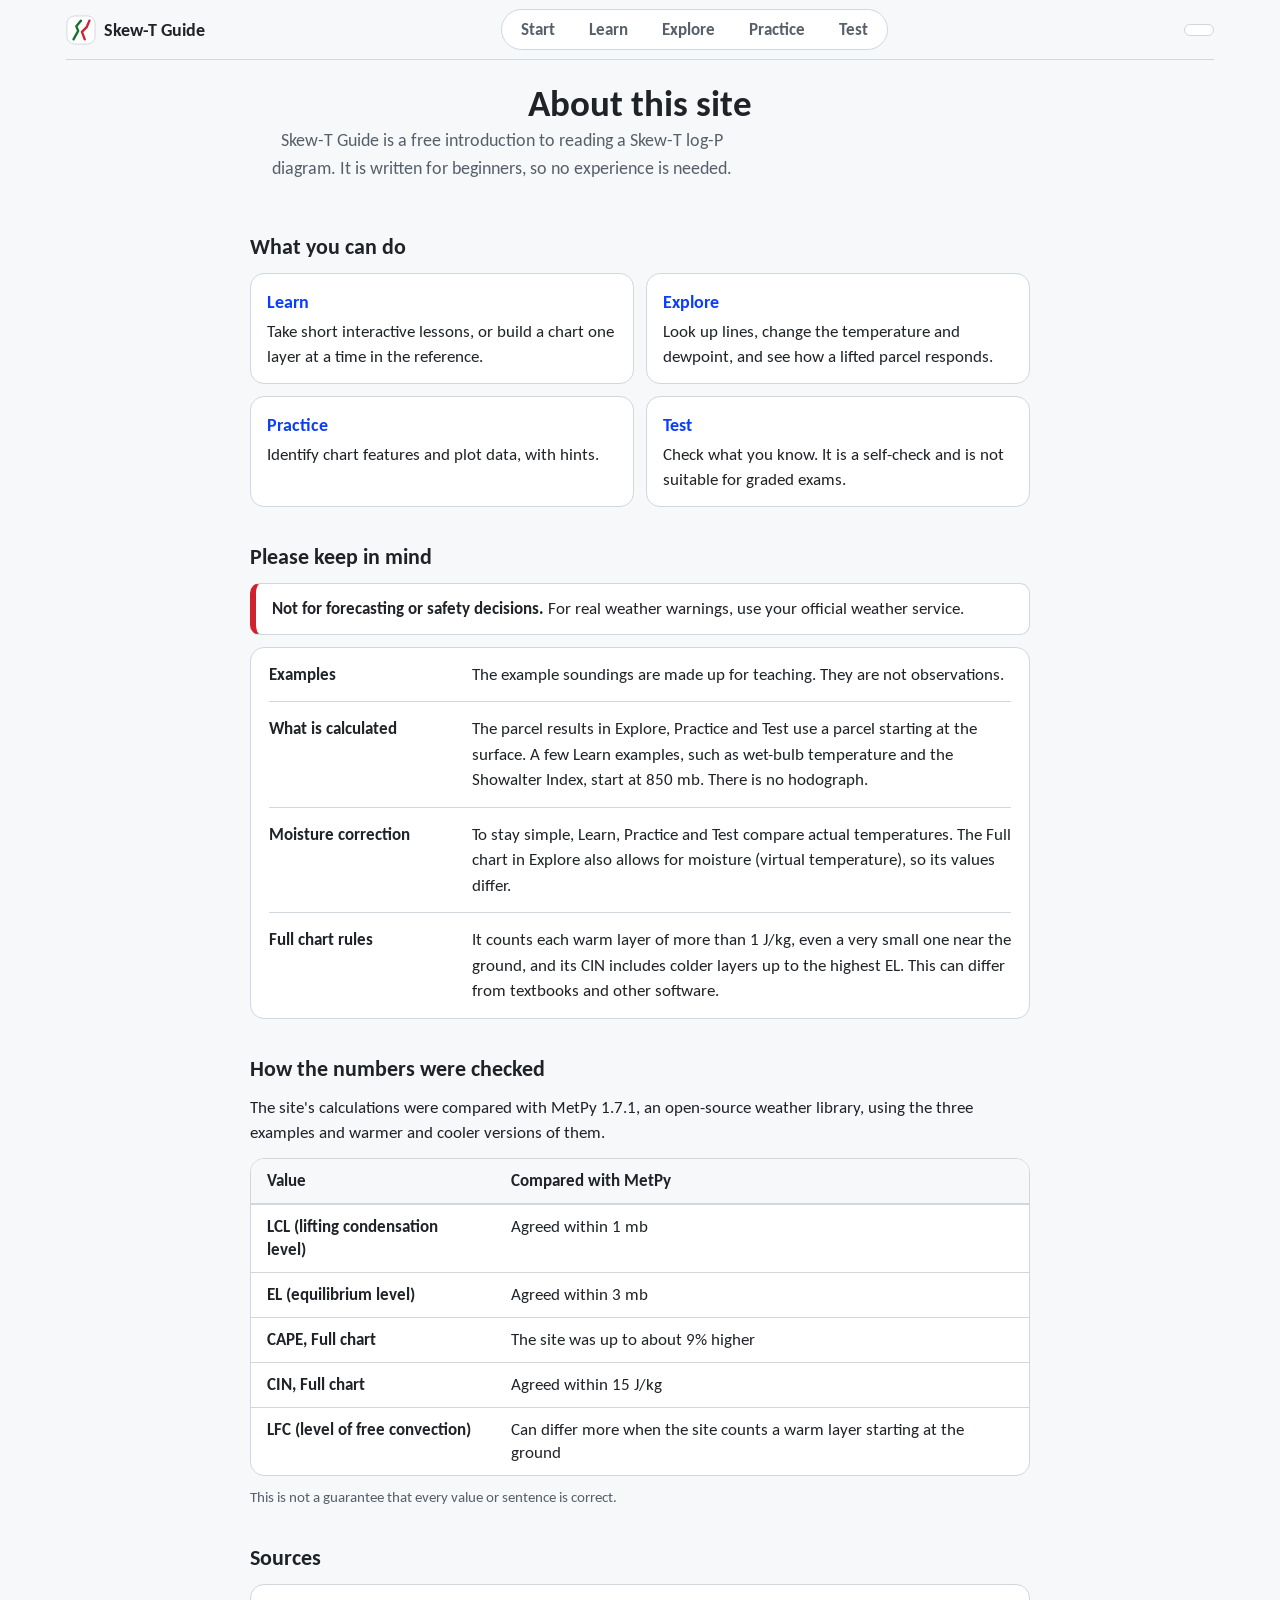
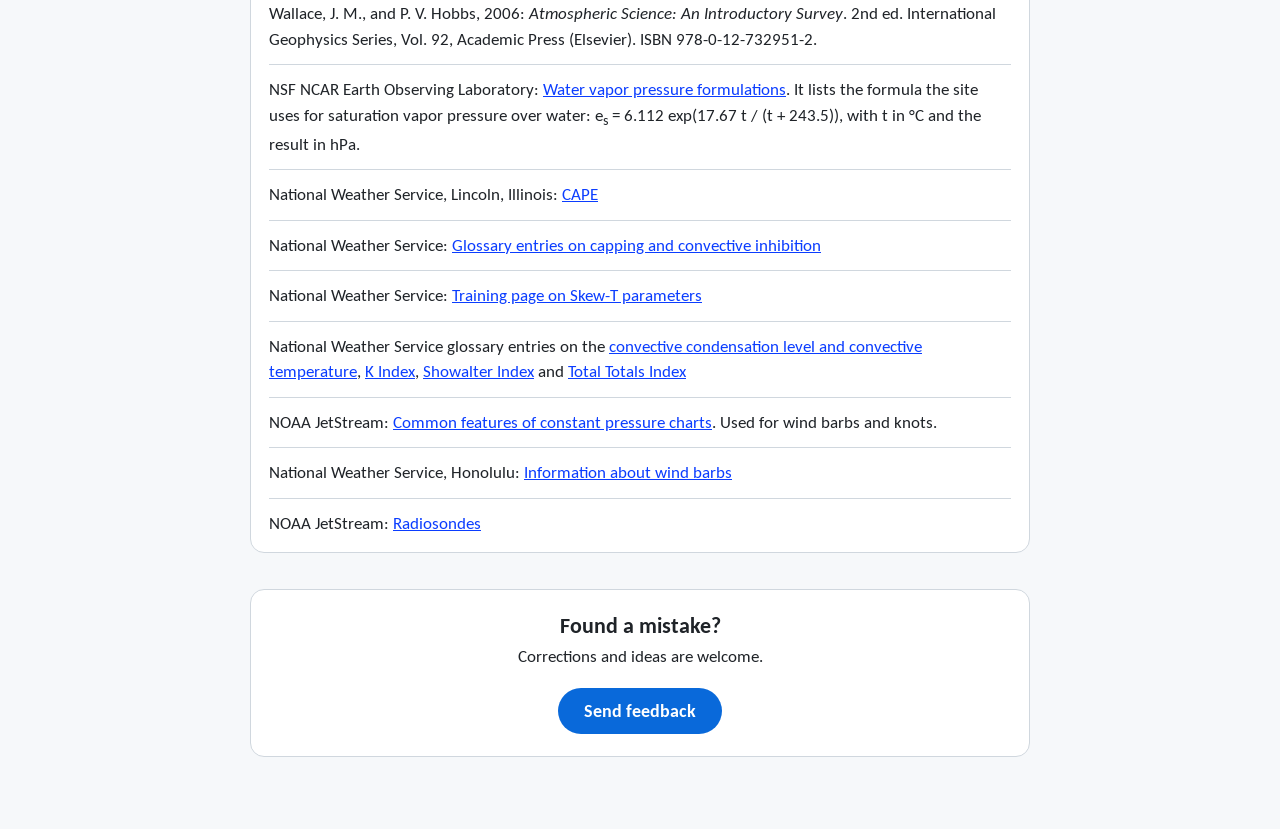
==== commit 13a5a7c6: "Add interactive lessons Learn now lists 13 Intro and Intermediate lessons with animated parcels and " ====
--- a/about.html
+++ b/about.html
@@ -18,7 +18,7 @@
     </a>
     <nav class="tabs" aria-label="Pages">
       <a href="index.html">Start</a>
-      <a href="build.html">Learn</a>
+      <a href="learn.html">Learn</a>
       <a href="explore.html">Explore</a>
       <a href="practice.html">Practice</a>
       <a href="test.html">Test</a>
@@ -34,7 +34,7 @@
     <section>
       <h2>What you can do</h2>
       <ul class="about-cards">
-        <li><a href="build.html"><strong>Learn</strong><span>Build a chart one layer at a time, then read what each line is for.</span></a></li>
+        <li><a href="learn.html"><strong>Learn</strong><span>Take short interactive lessons, or build a chart one layer at a time in the reference.</span></a></li>
         <li><a href="explore.html"><strong>Explore</strong><span>Look up lines, change the temperature and dewpoint, and see how a lifted parcel responds.</span></a></li>
         <li><a href="practice.html"><strong>Practice</strong><span>Identify chart features and plot data, with hints.</span></a></li>
         <li><a href="test.html"><strong>Test</strong><span>Check what you know. It is a self-check and is not suitable for graded exams.</span></a></li>
@@ -72,11 +72,13 @@
       <h2>Sources</h2>
   <ul class="sources about-box">
         <li>Wallace, J. M., and P. V. Hobbs, 2006: <cite>Atmospheric Science: An Introductory Survey</cite>. 2nd ed. International Geophysics Series, Vol. 92, Academic Press (Elsevier). ISBN 978-0-12-732951-2.</li>
-        <li>Bolton, D., 1980: The computation of equivalent potential temperature. <cite>Monthly Weather Review</cite>, 108, 1046–1053. Used for saturation vapor pressure. <a href="https://doi.org/10.1175/1520-0493(1980)108%3C1046:TCOEPT%3E2.0.CO;2" target="_blank" rel="noopener">Article link</a></li>
+        <li>NSF NCAR Earth Observing Laboratory: <a href="https://www.eol.ucar.edu/data-software/conventions-and-standards/water-vapor-pressure-formulations" target="_blank" rel="noopener">Water vapor pressure formulations</a>. It lists the formula the site uses for saturation vapor pressure over water: e<sub>s</sub> = 6.112 exp(17.67 t / (t + 243.5)), with t in °C and the result in hPa.</li>
         <li>National Weather Service, Lincoln, Illinois: <a href="https://www.weather.gov/ilx/swop-severetopics-CAPE" target="_blank" rel="noopener">CAPE</a></li>
         <li>National Weather Service: <a href="https://forecast.weather.gov/glossary.php?letter=c" target="_blank" rel="noopener">Glossary entries on capping and convective inhibition</a></li>
         <li>National Weather Service: <a href="https://www.weather.gov/source/zhu/ZHU_Training_Page/convective_parameters/skewt/skewtinfo.html" target="_blank" rel="noopener">Training page on Skew-T parameters</a></li>
         <li>National Weather Service glossary entries on the <a href="https://forecast.weather.gov/glossary.php?letter=c" target="_blank" rel="noopener">convective condensation level and convective temperature</a>, <a href="https://forecast.weather.gov/glossary.php?letter=k" target="_blank" rel="noopener">K Index</a>, <a href="https://forecast.weather.gov/glossary.php?letter=s" target="_blank" rel="noopener">Showalter Index</a> and <a href="https://forecast.weather.gov/glossary.php?letter=t" target="_blank" rel="noopener">Total Totals Index</a></li>
+        <li>NOAA JetStream: <a href="https://www.noaa.gov/jetstream/upper-air-charts/common-features-of-constant-pressure-charts" target="_blank" rel="noopener">Common features of constant pressure charts</a>. Used for wind barbs and knots.</li>
+        <li>National Weather Service, Honolulu: <a href="https://www.weather.gov/hfo/windbarbinfo" target="_blank" rel="noopener">Information about wind barbs</a></li>
         <li>NOAA JetStream: <a href="https://www.noaa.gov/jetstream/upperair/radiosondes" target="_blank" rel="noopener">Radiosondes</a></li>
       </ul>
     </section>
--- a/style.css
+++ b/style.css
@@ -682,3 +682,127 @@
 .param-equation { margin-top: 10px; }
 .param-equation .symbols { display: grid; grid-template-columns: auto minmax(0, 1fr); gap: 4px 14px; align-items: baseline; margin: 6px 0; }
 .param-equation .symbols dd { margin: 0; }
+
+/* A lesson fits one screen: chart on the left; words, answers and a fixed button bar on the right. */
+/* Lessons use the whole window, so the chart can be as large as possible. */
+.lesson-page { max-width: 1900px; padding-top: 0; padding-bottom: 0; }
+.lesson-page .topbar { margin-bottom: 4px; }
+.lesson { padding-bottom: 32px; }
+.lesson-screen { display: flex; flex-direction: column; height: calc(100vh - var(--bar) - 12px); height: calc(100svh - var(--bar) - 12px); min-height: 520px; }
+.lesson-head { display: grid; grid-template-columns: 9em minmax(0, 1fr) 9em; align-items: center; gap: 8px; text-align: center; }
+.lesson-head h1 { margin: 0; font-size: clamp(1.15rem, 2.4vw, 1.5rem); line-height: 1.2; }
+.lesson-head p { margin: 0; color: var(--muted); font-size: .9rem; }
+.lesson-head > div { display: flex; flex-wrap: wrap; justify-content: center; align-items: baseline; column-gap: 12px; }
+.lesson-exit { justify-self: start; font-size: .95rem; }
+/* One segment for each step. */
+/* (The builder's #dots rule would otherwise let this row stretch.) */
+.lesson-screen #dots { flex: none; display: flex; gap: 4px; margin: 0 0 4px; }
+.lesson-dots .step-dot { flex: 1; min-width: 0; height: 18px; padding: 0; border: 0; background: none; display: flex; align-items: center; }
+.lesson-dots .step-dot::before { width: 100%; height: 6px; border: 0; border-radius: 3px; background: var(--line); transform: none; }
+.lesson-dots .step-dot.done::before { background: var(--muted); }
+.lesson-dots .step-dot[aria-current="step"]::before { height: 10px; border-radius: 5px; background: var(--brand); transform: none; }
+.lesson-body { flex: 1; min-height: 0; display: grid; grid-template-columns: minmax(0, 1fr) minmax(300px, 400px);
+               grid-template-areas: "figure words" "figure actions" "figure bar"; grid-template-rows: auto minmax(0, 1fr) auto; column-gap: 20px; }
+.lesson-words { grid-area: words; }
+.lesson-words h2 { margin: 2px 0 6px; font-size: 1.35rem; line-height: 1.3; }
+/* Focus moves here for screen readers when the step changes; it isn't something to click. */
+.lesson-words h2:focus { outline: none; }
+.lesson-words p, .lesson-words li { line-height: 1.5; }
+.lesson-words p { margin: 0 0 8px; }
+.lesson-count { color: var(--muted); font-size: .9rem; }
+.lesson-actions { grid-area: actions; min-height: 0; overflow-y: auto; padding: 4px 2px; }
+.lesson-figure { grid-area: figure; min-width: 0; min-height: 0; display: flex; flex-direction: column; }
+.lesson-figure figure { flex: 1; min-height: 0; align-self: stretch; width: 100%; padding: 6px; }
+.lesson-figure svg { display: block; width: 100%; height: 100%; }
+/* The chart's lettering grows with it, so it starts a little smaller here. */
+@media (min-width: 761px) {
+  .lesson .param-axis { font-size: 13px; }
+  .lesson .param-name { font-size: 14px; }
+  .lesson .param-answer { font-size: 16px; }
+}
+.lesson-caption { display: flex; align-items: center; gap: 12px; height: 2.9em; flex: none; }
+/* With nothing moving, the chart takes the caption's space too. */
+.lesson-caption.empty { display: none; }
+.lesson-caption p { flex: 1; margin: 0; font-size: .95rem; line-height: 1.35; font-variant-numeric: tabular-nums; }
+.lesson-caption button { flex: none; min-width: 5.5em; min-height: 40px; }
+.lesson-caption button[hidden] { display: none; }
+.lesson-bar { grid-area: bar; padding-top: 8px; border-top: 1px solid var(--line); background: var(--bg); }
+.lesson-answers { display: flex; flex-wrap: wrap; gap: 10px; }
+.lesson-answers button { min-height: 48px; padding: 8px 18px; font-size: 1.05rem; border-width: 2px; }
+.lesson-answers .lesson-letter { flex: 1; font-weight: 700; }
+.lesson-answers .lesson-choice { width: 100%; text-align: left; line-height: 1.3; }
+.lesson-answers.short .lesson-choice { width: calc(50% - 5px); }
+.lesson-answers button.is-wrong { opacity: .45; text-decoration: line-through; border-color: var(--temp); cursor: default; }
+.lesson-answers button.is-right { border-color: var(--dew); font-weight: 700; }
+.lesson-answers button.is-right::before { content: '\2713  '; color: var(--dew); }
+.lesson-answers button:disabled:not(.is-right) { opacity: .45; }
+.lesson-typed { display: flex; flex-wrap: wrap; align-items: center; gap: 10px; }
+.lesson-typed input { width: 7em; font: inherit; padding: 10px; color: var(--text); background: var(--panel); border: 2px solid var(--line); border-radius: 8px; }
+#lessonfeedback { max-height: 8.5em; margin: 0 0 8px; overflow-y: auto; line-height: 1.4; }
+#lessonfeedback:empty { margin: 0; }
+#lessonfeedback.right, #lessonfeedback.wrong { padding: 6px 10px; background: var(--panel); border-left: 5px solid var(--dew); border-radius: 0 8px 8px 0; }
+#lessonfeedback.wrong { border-color: var(--temp); }
+.lesson-nav { display: flex; gap: 8px; }
+.lesson-nav button { min-height: 48px; padding: 8px 18px; }
+.lesson-nav #next { margin-left: auto; min-width: 9em; }
+.lesson-nav button:disabled { opacity: .4; cursor: default; }
+.lesson-restart { font-size: .9rem; }
+.lesson-clickable { cursor: crosshair; touch-action: manipulation; }
+.lesson-clickable.lesson-onLine { cursor: pointer; }
+.lesson-hover { fill: none; stroke: #ffd33d; stroke-width: 13; stroke-opacity: .45; stroke-linecap: round; stroke-linejoin: round; }
+.lesson-aim { fill: none; stroke: var(--text); stroke-width: 2; }
+.lesson-wrong { fill: none; stroke: var(--temp); stroke-width: 10; stroke-opacity: .35; stroke-linecap: round; }
+.lesson-miss { fill: none; stroke: var(--text); stroke-width: 3; }
+.lesson-source { margin-top: 24px; color: var(--muted); font-size: .88rem; }
+/* Small screens: one column. The button bar, with the reply to an answer, stays at the bottom. */
+@media (max-width: 760px) {
+  .lesson-screen { height: auto; min-height: 0; }
+  .lesson-head { grid-template-columns: minmax(0, 1fr); gap: 0; }
+  .lesson-exit { justify-self: center; font-size: .9rem; }
+  #lessonlevel { display: none; }
+  .lesson-screen #dots { margin: 4px 0; scroll-margin-top: 4px; }
+  .lesson-words h2 { font-size: 1.2rem; }
+  .lesson-body { display: flex; flex-direction: column; }
+  .lesson-words, .lesson-actions { overflow: visible; }
+  .lesson-figure figure { flex: none; }
+  .lesson-page { padding-left: 8px; padding-right: 8px; }
+  .lesson-figure figure { padding: 2px; }
+  .lesson-figure svg { height: auto; max-height: 50vh; max-height: 50svh; }
+  .lesson-caption { height: 4.2em; }
+  .lesson-bar { position: sticky; bottom: 0; z-index: 2; margin-top: 8px; padding-bottom: 8px; }
+  #lessonfeedback { max-height: 24vh; }
+}
+/* The lines being traced or chosen are thicker than the printed ones around them. */
+.lesson .param-chart .param-line { stroke-width: 3.2; }
+.lesson-parcel { fill: var(--parcel); stroke: var(--panel); stroke-width: 2.5; pointer-events: none; }
+.lesson-parcel.vapor { fill: var(--dew); }
+.lesson-equation { margin: 8px 0; padding: 6px 10px; overflow-x: auto; background: var(--panel); border: 1px solid var(--line); border-radius: 10px; }
+.lesson-barb { display: block; width: 100px; height: 100px; margin: 2px auto; color: var(--text); background: var(--panel); border: 1px solid var(--line); border-radius: 12px; }
+.lesson-barb .barb { stroke-width: 2; }
+.lesson-more { margin-top: 14px; }
+
+.reference-back { flex: none; margin: 0; font-size: .95rem; text-align: center; }
+
+/* Learn: the lessons in two levels, and the way into the reference. */
+.learn { max-width: 780px; margin: 0 auto; padding-bottom: 40px; }
+.learn > h1 { font-size: clamp(1.7rem, 4vw, 2.3rem); line-height: 1.2; text-align: center; }
+.learn-intro, .learn-next, .learn-note { text-align: center; }
+.learn-intro { font-size: 1.15rem; line-height: 1.5; color: var(--muted); }
+.learn-note { margin-top: 18px; color: var(--muted); font-size: .95rem; }
+.learn-level, .learn-reference { margin-top: 30px; }
+.learn-level h2, .learn-reference h2 { margin: 0 0 4px; padding-bottom: 4px; font-size: 1.4rem; border-bottom: 2px solid var(--line); }
+.learn-list { margin: 10px 0 0; padding: 0; list-style: none; background: var(--panel); border: 1px solid var(--line); border-radius: 14px; overflow: hidden; }
+.learn-list li + li { border-top: 1px solid var(--line); }
+.learn-list a { display: grid; grid-template-columns: 2.2em minmax(0, 1fr) auto; gap: 2px 12px; align-items: center; padding: 12px 16px; color: var(--text); text-decoration: none; }
+.learn-list a:hover strong, .learn-list a:focus-visible strong { text-decoration: underline; }
+.learn-number { width: 2.2em; height: 2.2em; display: grid; place-items: center; border: 2px solid var(--line); border-radius: 50%; font-weight: 700; }
+.learn-words { display: grid; gap: 2px; line-height: 1.35; }
+.learn-words strong { font-size: 1.1rem; }
+.learn-words span, .learn-status { color: var(--muted); font-size: .95rem; }
+.learn-status { text-align: right; }
+.learn-status.complete { color: var(--dew); font-weight: 700; }
+.learn-status.started { color: var(--text); font-weight: 700; }
+@media (max-width: 560px) {
+  .learn-list a { grid-template-columns: 2.2em minmax(0, 1fr); padding: 12px; }
+  .learn-status { grid-column: 2; text-align: left; }
+}
